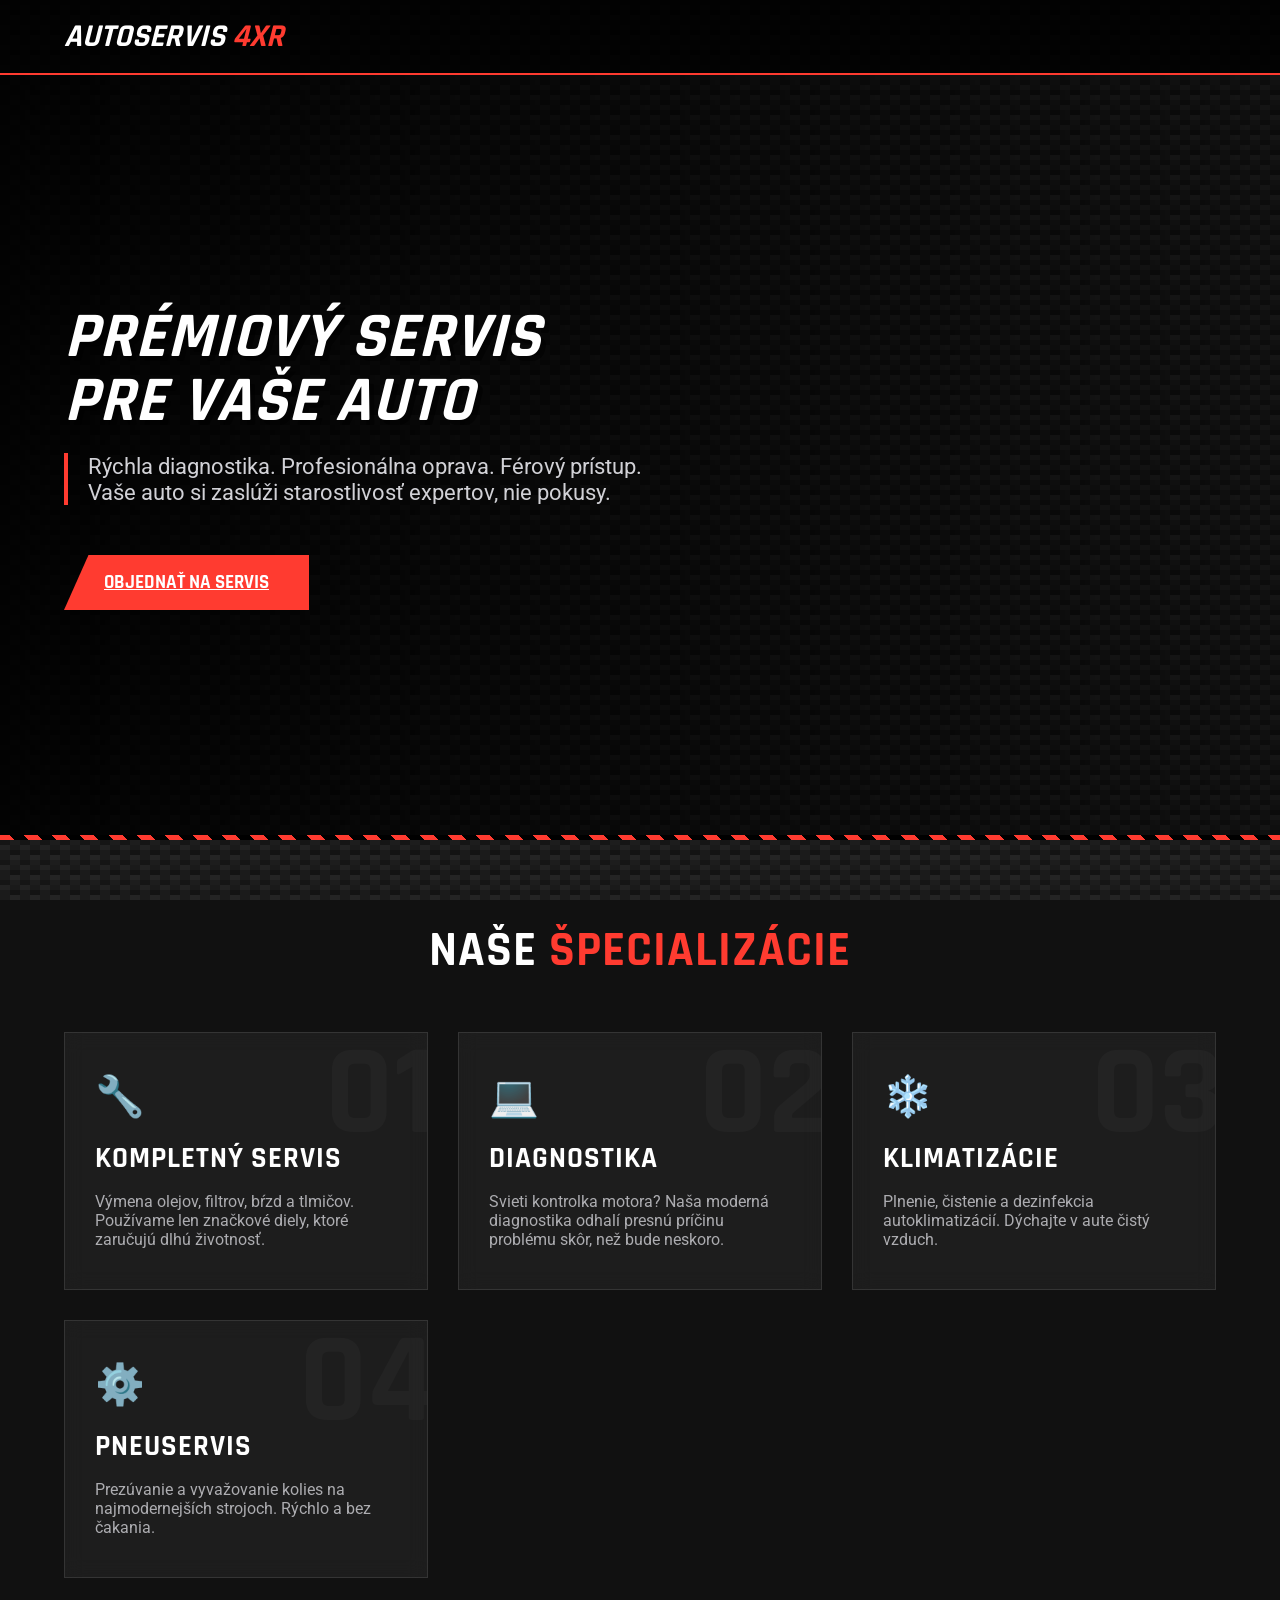
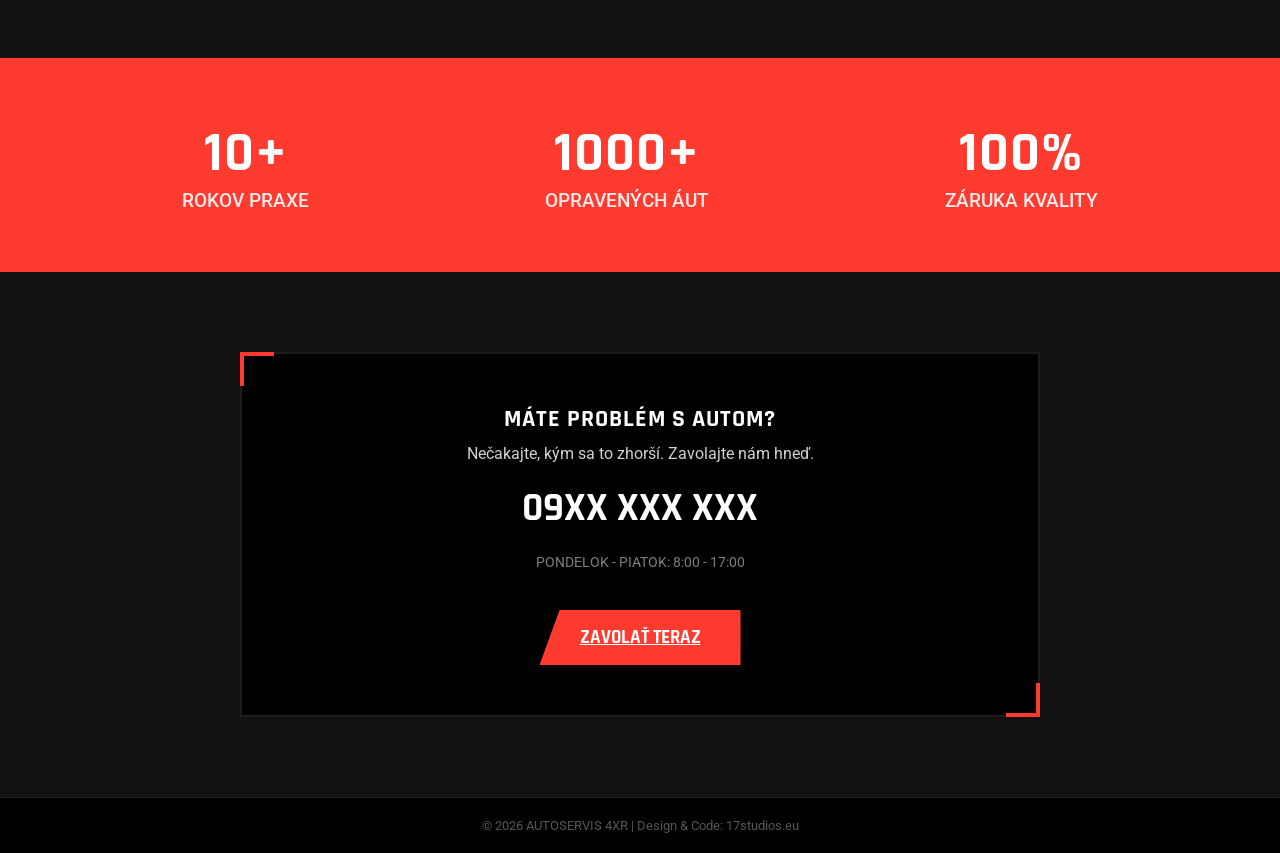
==== 17STUDIOS.EU/4xr/index.html @ 83913356 "4xr_test_web" ====
<!DOCTYPE html>
<html lang="sk">
<head>
    <meta charset="UTF-8">
    <meta name="viewport" content="width=device-width, initial-scale=1.0">
    <title>Autoservis 4xR | Profesionálny autoservis Prievidza</title>
    <link href="https://fonts.googleapis.com/css2?family=Rajdhani:wght@500;600;700&family=Roboto:wght@400;500&display=swap" rel="stylesheet">
    
    <style>
        /* --- GARAGE SETTINGS --- */
        :root {
            --racing-red: #ff3b30; /* Agresívna červená */
            --dark-metal: #111111; /* Čierna */
            --carbon-grey: #1c1c1e; /* Tmavá šedá */
            --steel-silver: #d1d1d6; /* Strieborná pre text */
            --white: #ffffff;
        }

        * {
            margin: 0;
            padding: 0;
            box-sizing: border-box;
        }

        html { scroll-behavior: smooth; }

        body {
            font-family: 'Roboto', sans-serif;
            background-color: var(--dark-metal);
            color: var(--steel-silver);
            overflow-x: hidden;
        }

        /* --- "CARBON FIBER" POZADIE --- */
        body::before {
            content: "";
            position: fixed;
            top: 0; left: 0; width: 100%; height: 100%;
            background: 
                linear-gradient(27deg, #151515 5px, transparent 5px) 0 5px,
                linear-gradient(207deg, #151515 5px, transparent 5px) 10px 0px,
                linear-gradient(27deg, #222 5px, transparent 5px) 0px 10px,
                linear-gradient(207deg, #222 5px, transparent 5px) 10px 5px,
                linear-gradient(90deg, #1b1b1b 10px, transparent 10px),
                linear-gradient(#1d1d1d 25%, #1a1a1a 25%, #1a1a1a 50%, transparent 50%, transparent 75%, #242424 75%, #242424);
            background-color: #131313;
            background-size: 20px 20px;
            z-index: -1;
            opacity: 1;
        }

        h1, h2, h3 {
            font-family: 'Rajdhani', sans-serif;
            text-transform: uppercase;
            font-weight: 700;
            letter-spacing: 1px;
            color: var(--white);
        }

        .container {
            width: 90%;
            max-width: 1200px;
            margin: 0 auto;
        }

        /* --- TLAČIDLÁ (S GLOW EFEKTOM) --- */
        .btn {
            display: inline-block;
            padding: 15px 40px;
            background-color: var(--racing-red);
            color: var(--white);
            font-family: 'Rajdhani', sans-serif;
            font-weight: 700;
            font-size: 1.2rem;
            text-transform: uppercase;
            border: none;
            clip-path: polygon(10% 0, 100% 0, 100% 100%, 0% 100%); /* Skosený tvar */
            transition: all 0.3s ease;
            cursor: pointer;
            box-shadow: 0 0 20px rgba(255, 59, 48, 0.4); /* Červená žiara */
            margin-top: 20px;
        }

        .btn:hover {
            background-color: #ff1f12;
            box-shadow: 0 0 30px rgba(255, 59, 48, 0.8);
            transform: scale(1.05);
        }

        /* --- NAVIGÁCIA --- */
        header {
            background: rgba(0, 0, 0, 0.9);
            border-bottom: 2px solid var(--racing-red);
            padding: 1rem 0;
            position: sticky;
            top: 0;
            z-index: 100;
        }

        header .container {
            display: flex;
            justify-content: space-between;
            align-items: center;
        }

        .logo {
            font-size: 2rem;
            font-family: 'Rajdhani', sans-serif;
            font-weight: 900;
            font-style: italic;
            color: var(--white);
        }

        .logo span { color: var(--racing-red); }

        /* --- HERO SEKCIA --- */
        #hero {
            height: 85vh;
            background: linear-gradient(to right, rgba(0,0,0,0.9), rgba(0,0,0,0.4)), url('https://images.unsplash.com/photo-1486262715619-01b80258e715?ixlib=rb-4.0.3&auto=format&fit=crop&w=1920&q=80');
            background-size: cover;
            background-position: center;
            display: flex;
            align-items: center;
            position: relative;
            overflow: hidden;
        }

        /* Dekoratívny pásik */
        #hero::after {
            content: '';
            position: absolute;
            bottom: 0;
            left: 0;
            width: 100%;
            height: 5px;
            background: repeating-linear-gradient(
                45deg,
                var(--racing-red),
                var(--racing-red) 10px,
                #000 10px,
                #000 20px
            );
        }

        #hero h1 {
            font-size: 4rem;
            line-height: 1;
            margin-bottom: 20px;
            text-shadow: 5px 5px 0px rgba(0,0,0,0.5);
            font-style: italic;
        }

        #hero p {
            font-size: 1.4rem;
            max-width: 600px;
            margin-bottom: 30px;
            border-left: 4px solid var(--racing-red);
            padding-left: 20px;
        }

        /* --- KARTY SLUŽIEB (GLASSMORPHISM) --- */
        #sluzby {
            padding: 80px 0;
        }

        .section-title {
            font-size: 3rem;
            margin-bottom: 50px;
            text-align: center;
            position: relative;
        }
        
        .section-title span { color: var(--racing-red); }

        .services-grid {
            display: grid;
            grid-template-columns: repeat(auto-fit, minmax(300px, 1fr));
            gap: 30px;
        }

        .service-card {
            background: rgba(255, 255, 255, 0.05); /* Priehľadná */
            backdrop-filter: blur(10px);
            border: 1px solid rgba(255, 255, 255, 0.1);
            padding: 40px 30px;
            transition: all 0.3s;
            position: relative;
            overflow: hidden;
        }

        .service-card:hover {
            background: rgba(255, 255, 255, 0.1);
            transform: translateY(-10px);
            border-color: var(--racing-red);
        }

        /* Číslo v pozadí karty */
        .card-bg-num {
            position: absolute;
            top: -20px;
            right: -10px;
            font-size: 8rem;
            font-family: 'Rajdhani', sans-serif;
            font-weight: 900;
            color: rgba(255, 255, 255, 0.03);
            z-index: 0;
        }

        .service-card h3 {
            font-size: 1.8rem;
            margin-bottom: 15px;
            position: relative;
            z-index: 1;
        }

        .service-card p {
            font-size: 1rem;
            opacity: 0.8;
            position: relative;
            z-index: 1;
        }

        .icon-box {
            font-size: 2.5rem;
            color: var(--racing-red);
            margin-bottom: 20px;
            position: relative;
            z-index: 1;
        }

        /* --- PREČO MY (STATS) --- */
        #stats {
            background-color: var(--racing-red);
            padding: 60px 0;
            text-align: center;
            color: var(--white);
        }

        .stats-grid {
            display: flex;
            justify-content: space-around;
            flex-wrap: wrap;
        }

        .stat-item h3 {
            font-size: 3.5rem;
            margin-bottom: 0;
        }
        .stat-item p {
            font-size: 1.2rem;
            font-weight: 500;
            opacity: 0.9;
        }

        /* --- KONTAKT --- */
        #kontakt {
            padding: 80px 0;
            text-align: center;
        }

        .contact-box {
            background: #000;
            border: 2px solid var(--carbon-grey);
            padding: 50px;
            display: inline-block;
            width: 100%;
            max-width: 800px;
            position: relative;
        }
        
        /* Rohy ako zameriavač */
        .contact-box::before { content: ''; position: absolute; top: -2px; left: -2px; width: 30px; height: 30px; border-top: 4px solid var(--racing-red); border-left: 4px solid var(--racing-red); }
        .contact-box::after { content: ''; position: absolute; bottom: -2px; right: -2px; width: 30px; height: 30px; border-bottom: 4px solid var(--racing-red); border-right: 4px solid var(--racing-red); }

        .phone-number {
            font-size: 2.5rem;
            font-weight: 900;
            color: var(--white);
            font-family: 'Rajdhani', sans-serif;
            display: block;
            margin: 20px 0;
            text-decoration: none;
        }
        
        .phone-number:hover { color: var(--racing-red); }

        footer {
            background: #000;
            padding: 20px;
            text-align: center;
            font-size: 0.8rem;
            color: #555;
            border-top: 1px solid #222;
        }

        /* --- RESPONSIVE --- */
        @media (max-width: 768px) {
            #hero h1 { font-size: 2.5rem; }
            #hero { height: 90vh; } /* Na mobile dlhšie, aby sa zmestil obsah */
            .stats-grid { flex-direction: column; gap: 30px; }
            .logo { font-size: 1.5rem; }
        }
    </style>
</head>
<body>

    <header>
        <div class="container">
            <div class="logo">AUTOSERVIS <span>4XR</span></div>
        </div>
    </header>

    <section id="hero">
        <div class="container">
            <h1>PRÉMIOVÝ SERVIS<br>PRE VAŠE AUTO</h1>
            <p>Rýchla diagnostika. Profesionálna oprava. Férový prístup. Vaše auto si zaslúži starostlivosť expertov, nie pokusy.</p>
            <a href="#kontakt" class="btn">OBJEDNAŤ NA SERVIS</a>
        </div>
    </section>

    <section id="sluzby">
        <div class="container">
            <h2 class="section-title">NAŠE <span>ŠPECIALIZÁCIE</span></h2>
            <div class="services-grid">
                <div class="service-card">
                    <div class="card-bg-num">01</div>
                    <div class="icon-box">🔧</div>
                    <h3>KOMPLETNÝ SERVIS</h3>
                    <p>Výmena olejov, filtrov, bŕzd a tlmičov. Používame len značkové diely, ktoré zaručujú dlhú životnosť.</p>
                </div>
                <div class="service-card">
                    <div class="card-bg-num">02</div>
                    <div class="icon-box">💻</div>
                    <h3>DIAGNOSTIKA</h3>
                    <p>Svieti kontrolka motora? Naša moderná diagnostika odhalí presnú príčinu problému skôr, než bude neskoro.</p>
                </div>
                <div class="service-card">
                    <div class="card-bg-num">03</div>
                    <div class="icon-box">❄️</div>
                    <h3>KLIMATIZÁCIE</h3>
                    <p>Plnenie, čistenie a dezinfekcia autoklimatizácií. Dýchajte v aute čistý vzduch.</p>
                </div>
                <div class="service-card">
                    <div class="card-bg-num">04</div>
                    <div class="icon-box">⚙️</div>
                    <h3>PNEUSERVIS</h3>
                    <p>Prezúvanie a vyvažovanie kolies na najmodernejších strojoch. Rýchlo a bez čakania.</p>
                </div>
            </div>
        </div>
    </section>

    <section id="stats">
        <div class="container stats-grid">
            <div class="stat-item">
                <h3>10+</h3>
                <p>ROKOV PRAXE</p>
            </div>
            <div class="stat-item">
                <h3>1000+</h3>
                <p>OPRAVENÝCH ÁUT</p>
            </div>
            <div class="stat-item">
                <h3>100%</h3>
                <p>ZÁRUKA KVALITY</p>
            </div>
        </div>
    </section>

    <section id="kontakt">
        <div class="container">
            <div class="contact-box">
                <h2 style="margin-bottom: 10px;">MÁTE PROBLÉM S AUTOM?</h2>
                <p>Nečakajte, kým sa to zhorší. Zavolajte nám hneď.</p>
                <a href="tel:0900000000" class="phone-number">09XX XXX XXX</a>
                <p style="opacity: 0.6; font-size: 0.9rem;">PONDELOK - PIATOK: 8:00 - 17:00</p>
                <br>
                <a href="tel:0900000000" class="btn">ZAVOLAŤ TERAZ</a>
            </div>
        </div>
    </section>

    <footer>
        <p>© 2026 AUTOSERVIS 4XR | Design & Code: 17studios.eu</p>
    </footer>

</body>
</html>
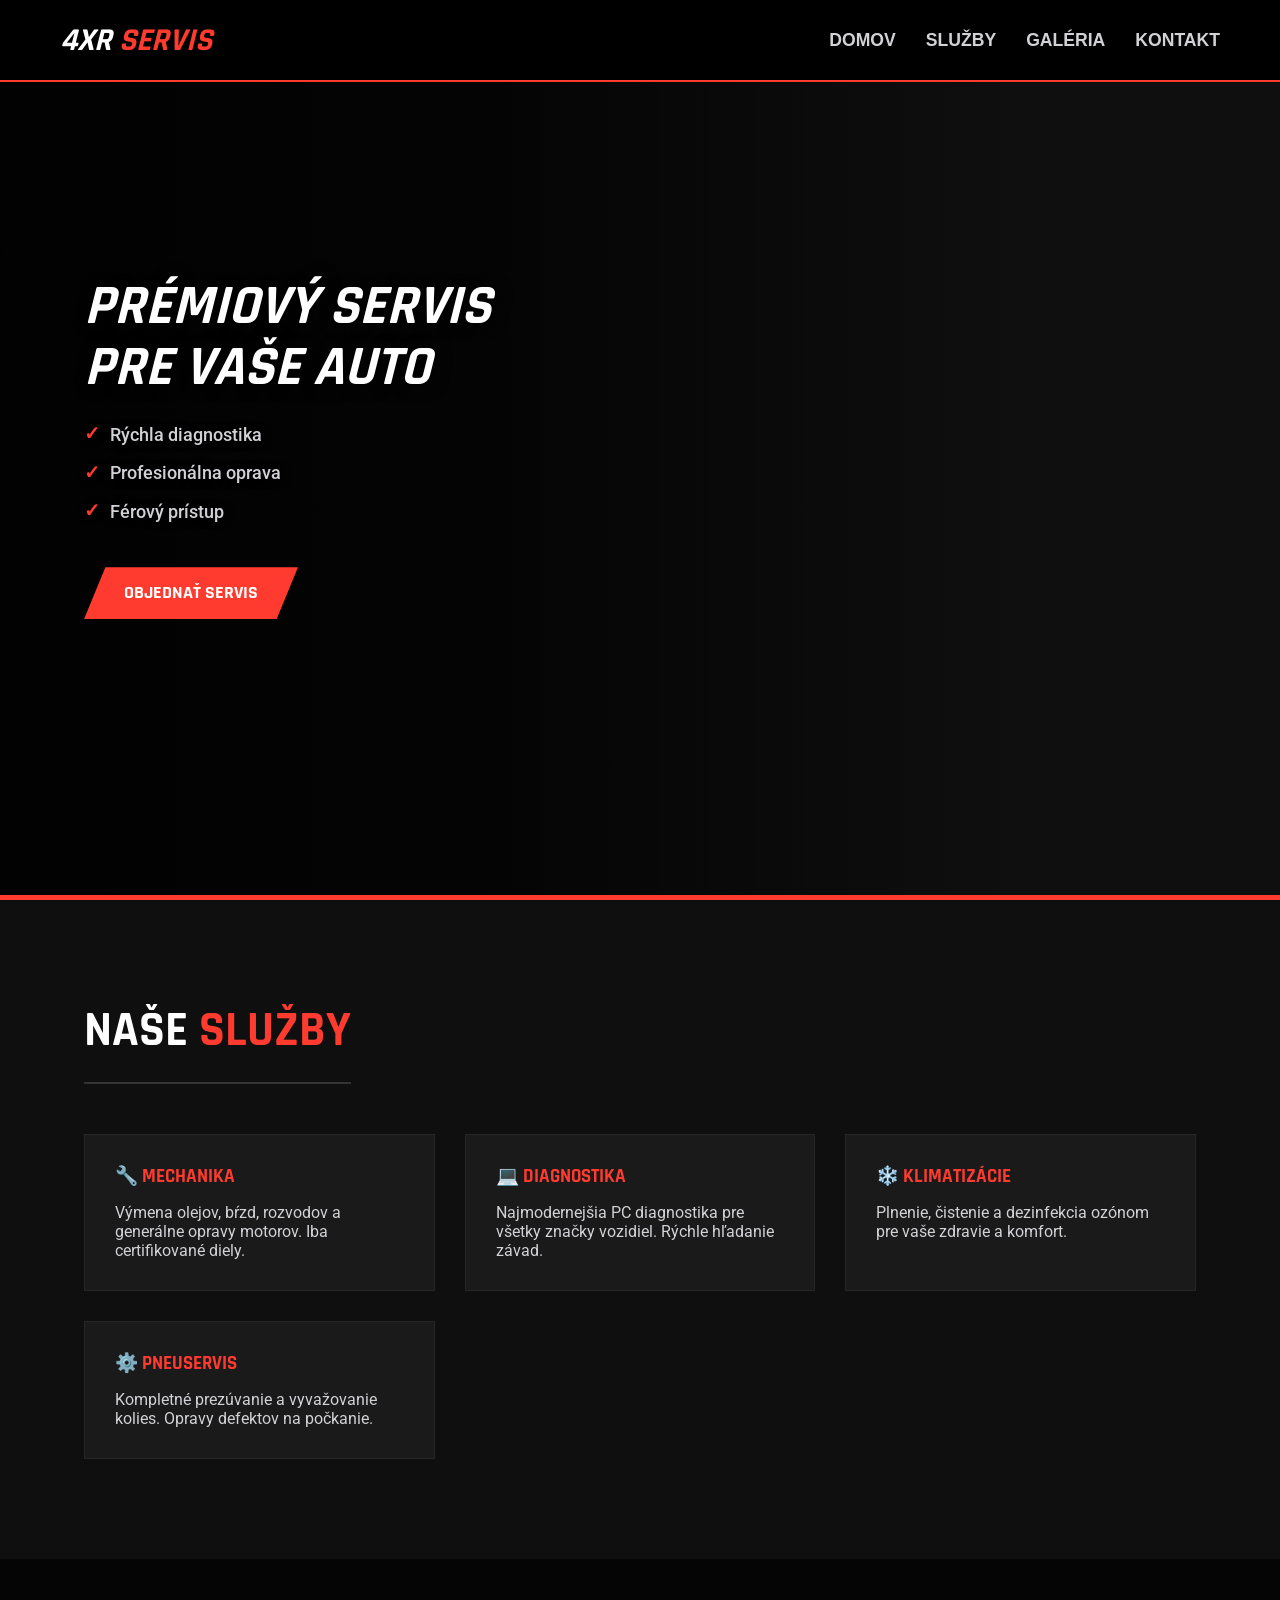
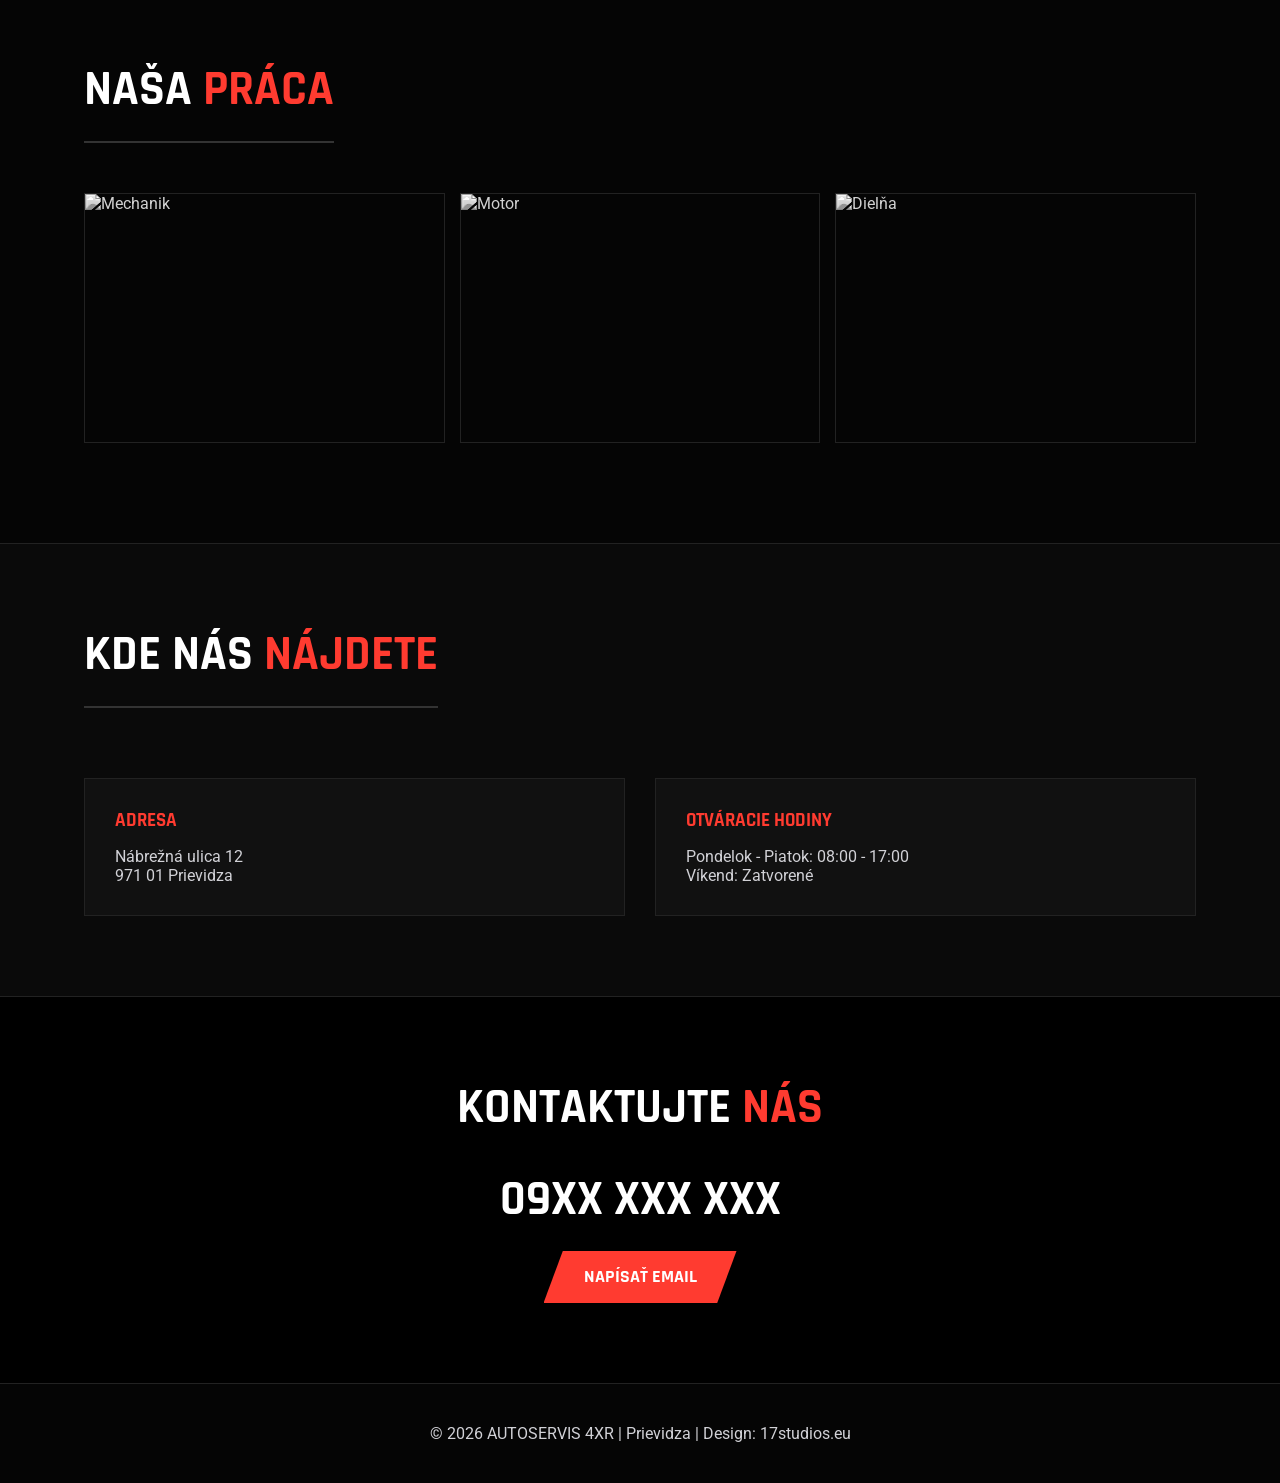
==== commit 1f96d958: "4xr_test" ====
--- a/17STUDIOS.EU/4xr/index.html
+++ b/17STUDIOS.EU/4xr/index.html
@@ -3,386 +3,421 @@
 <head>
     <meta charset="UTF-8">
     <meta name="viewport" content="width=device-width, initial-scale=1.0">
-    <title>Autoservis 4xR | Profesionálny autoservis Prievidza</title>
+    <title>Autoservis 4xR | Profesionálny servis Prievidza</title>
     <link href="https://fonts.googleapis.com/css2?family=Rajdhani:wght@500;600;700&family=Roboto:wght@400;500&display=swap" rel="stylesheet">
     
     <style>
-        /* --- GARAGE SETTINGS --- */
+        /* --- NASTAVENIA --- */
         :root {
-            --racing-red: #ff3b30; /* Agresívna červená */
-            --dark-metal: #111111; /* Čierna */
-            --carbon-grey: #1c1c1e; /* Tmavá šedá */
-            --steel-silver: #d1d1d6; /* Strieborná pre text */
+            --racing-red: #ff3b30;
+            --dark-metal: #0f0f0f;
+            --card-bg: #1a1a1a;
+            --header-bg: rgba(0, 0, 0, 0.95);
+            --text-grey: #d1d1d6;
             --white: #ffffff;
         }
 
-        * {
-            margin: 0;
-            padding: 0;
-            box-sizing: border-box;
-        }
-
+        * { margin: 0; padding: 0; box-sizing: border-box; }
+        
         html { scroll-behavior: smooth; }
 
         body {
             font-family: 'Roboto', sans-serif;
             background-color: var(--dark-metal);
-            color: var(--steel-silver);
+            color: var(--text-grey);
             overflow-x: hidden;
-        }
-
-        /* --- "CARBON FIBER" POZADIE --- */
-        body::before {
-            content: "";
-            position: fixed;
-            top: 0; left: 0; width: 100%; height: 100%;
-            background: 
-                linear-gradient(27deg, #151515 5px, transparent 5px) 0 5px,
-                linear-gradient(207deg, #151515 5px, transparent 5px) 10px 0px,
-                linear-gradient(27deg, #222 5px, transparent 5px) 0px 10px,
-                linear-gradient(207deg, #222 5px, transparent 5px) 10px 5px,
-                linear-gradient(90deg, #1b1b1b 10px, transparent 10px),
-                linear-gradient(#1d1d1d 25%, #1a1a1a 25%, #1a1a1a 50%, transparent 50%, transparent 75%, #242424 75%, #242424);
-            background-color: #131313;
-            background-size: 20px 20px;
-            z-index: -1;
-            opacity: 1;
-        }
+            width: 100%;
+        }
+
+        section { scroll-margin-top: 80px; }
 
         h1, h2, h3 {
             font-family: 'Rajdhani', sans-serif;
             text-transform: uppercase;
             font-weight: 700;
-            letter-spacing: 1px;
             color: var(--white);
         }
 
-        .container {
+        .container { width: 90%; max-width: 1200px; margin: 0 auto; padding: 0 20px; }
+
+        /* --- HEADER --- */
+        header {
+            position: fixed;
+            top: 0; left: 0; width: 100%;
+            background-color: var(--header-bg);
+            border-bottom: 2px solid var(--racing-red);
+            z-index: 1000;
+            backdrop-filter: blur(10px);
+        }
+
+        .header-content {
+            display: flex;
+            justify-content: space-between;
+            align-items: center;
+            height: 80px;
+            max-width: 1200px;
+            margin: 0 auto;
+            padding: 0 20px;
+        }
+
+        .logo { font-size: 2rem; font-family: 'Rajdhani', sans-serif; font-weight: 900; font-style: italic; color: var(--white); }
+        .logo span { color: var(--racing-red); }
+
+        .nav-links { display: flex; list-style: none; gap: 30px; }
+        .nav-links li a {
+            color: var(--text-grey); text-decoration: none;
+            font-family: 'Rajdhani', sans-serif; font-size: 1.1rem; font-weight: 600;
+            text-transform: uppercase; transition: 0.3s;
+        }
+        .nav-links li a:hover { color: var(--white); }
+
+        /* --- HERO SEKCIA --- */
+        #hero {
+            height: 100vh;
+            display: flex;
+            align-items: center;
+            position: relative;
+            background: linear-gradient(90deg, 
+                        rgba(0,0,0,0.9) 0%,
+                        rgba(0,0,0,0.7) 40%,
+                        rgba(0,0,0,0) 80%),
+                        url('https://images.unsplash.com/photo-1492144534655-ae79c964c9d7?auto=format&fit=crop&w=1920&q=80');
+            background-size: cover;
+            background-position: right center; 
+            border-bottom: 5px solid var(--racing-red);
+        }
+
+        .hero-content {
             width: 90%;
             max-width: 1200px;
             margin: 0 auto;
-        }
-
-        /* --- TLAČIDLÁ (S GLOW EFEKTOM) --- */
-        .btn {
-            display: inline-block;
-            padding: 15px 40px;
-            background-color: var(--racing-red);
-            color: var(--white);
-            font-family: 'Rajdhani', sans-serif;
-            font-weight: 700;
-            font-size: 1.2rem;
-            text-transform: uppercase;
-            border: none;
-            clip-path: polygon(10% 0, 100% 0, 100% 100%, 0% 100%); /* Skosený tvar */
-            transition: all 0.3s ease;
-            cursor: pointer;
-            box-shadow: 0 0 20px rgba(255, 59, 48, 0.4); /* Červená žiara */
-            margin-top: 20px;
-        }
-
-        .btn:hover {
-            background-color: #ff1f12;
-            box-shadow: 0 0 30px rgba(255, 59, 48, 0.8);
-            transform: scale(1.05);
-        }
-
-        /* --- NAVIGÁCIA --- */
-        header {
-            background: rgba(0, 0, 0, 0.9);
-            border-bottom: 2px solid var(--racing-red);
-            padding: 1rem 0;
-            position: sticky;
-            top: 0;
-            z-index: 100;
-        }
-
-        header .container {
+            padding: 0 20px;
             display: flex;
-            justify-content: space-between;
-            align-items: center;
-        }
-
-        .logo {
-            font-size: 2rem;
-            font-family: 'Rajdhani', sans-serif;
-            font-weight: 900;
-            font-style: italic;
-            color: var(--white);
-        }
-
-        .logo span { color: var(--racing-red); }
-
-        /* --- HERO SEKCIA --- */
-        #hero {
-            height: 85vh;
-            background: linear-gradient(to right, rgba(0,0,0,0.9), rgba(0,0,0,0.4)), url('https://images.unsplash.com/photo-1486262715619-01b80258e715?ixlib=rb-4.0.3&auto=format&fit=crop&w=1920&q=80');
-            background-size: cover;
-            background-position: center;
+            justify-content: flex-start;
+        }
+
+        .hero-text {
+            max-width: 450px; 
+            position: relative;
+            z-index: 2;
+        }
+
+        #hero h1 { 
+            font-size: 3.5rem; 
+            line-height: 1.1; 
+            margin-bottom: 20px; 
+            font-style: italic; 
+            text-shadow: 2px 2px 15px rgba(0,0,0,0.9); 
+        }
+
+        .hero-features {
+            list-style: none;
+            margin-bottom: 30px; 
+        }
+        
+        .hero-features li {
+            font-size: 1.15rem;
+            text-shadow: 1px 1px 10px rgba(0,0,0,0.9);
+            font-weight: 500;
+            line-height: 1.6;
+            margin-bottom: 8px;
             display: flex;
             align-items: center;
-            position: relative;
-            overflow: hidden;
-        }
-
-        /* Dekoratívny pásik */
-        #hero::after {
-            content: '';
-            position: absolute;
-            bottom: 0;
-            left: 0;
-            width: 100%;
-            height: 5px;
-            background: repeating-linear-gradient(
-                45deg,
-                var(--racing-red),
-                var(--racing-red) 10px,
-                #000 10px,
-                #000 20px
-            );
-        }
-
-        #hero h1 {
-            font-size: 4rem;
-            line-height: 1;
-            margin-bottom: 20px;
-            text-shadow: 5px 5px 0px rgba(0,0,0,0.5);
-            font-style: italic;
-        }
-
-        #hero p {
-            font-size: 1.4rem;
-            max-width: 600px;
-            margin-bottom: 30px;
-            border-left: 4px solid var(--racing-red);
-            padding-left: 20px;
-        }
-
-        /* --- KARTY SLUŽIEB (GLASSMORPHISM) --- */
-        #sluzby {
-            padding: 80px 0;
-        }
-
-        .section-title {
-            font-size: 3rem;
-            margin-bottom: 50px;
+        }
+        
+        .hero-features li::before {
+            content: '✓';
+            color: var(--racing-red);
+            font-weight: bold;
+            margin-right: 10px;
+            font-size: 1.2rem;
+        }
+
+        /* --- TLAČIDLÁ --- */
+        .btn {
+            display: inline-block; padding: 15px 40px;
+            background-color: var(--racing-red); color: var(--white);
+            font-family: 'Rajdhani', sans-serif; font-weight: 700; font-size: 1.1rem;
+            text-transform: uppercase; text-decoration: none;
+            clip-path: polygon(10% 0, 100% 0, 90% 100%, 0% 100%);
+            transition: 0.3s; margin-top: 10px;
+            box-shadow: 0 5px 15px rgba(0,0,0,0.3);
             text-align: center;
-            position: relative;
-        }
+        }
+        .btn:hover { 
+            background-color: #ff1f12; 
+            transform: translateY(-3px); 
+            box-shadow: 0 0 20px rgba(255, 59, 48, 0.6); 
+        }
+
+        /* --- SLUŽBY --- */
+        #sluzby { padding: 100px 0; }
+        .section-title { font-size: 3rem; margin-bottom: 50px; text-align: left; border-bottom: 2px solid #333; padding-bottom: 20px; display: inline-block; }
+        .section-title span { color: var(--racing-red); }
+        .services-grid { display: grid; grid-template-columns: repeat(auto-fit, minmax(280px, 1fr)); gap: 30px; }
+        .service-card { background: var(--card-bg); border: 1px solid rgba(255,255,255,0.05); padding: 30px; transition: 0.3s; }
+        .service-card:hover { transform: translateY(-10px); border-color: var(--racing-red); }
+        .service-card h3 { margin-bottom: 15px; color: var(--racing-red); }
+
+        /* --- GALÉRIA --- */
+        #galeria { padding: 100px 0; background: #050505; }
+        .gallery-grid { display: grid; grid-template-columns: repeat(auto-fit, minmax(280px, 1fr)); gap: 15px; }
+        .gallery-item { height: 250px; overflow: hidden; border: 1px solid #222; }
+        .gallery-item img { width: 100%; height: 100%; object-fit: cover; filter: grayscale(100%); transition: 0.5s; }
+        .gallery-item:hover img { filter: grayscale(0%); transform: scale(1.1); }
+
+        /* --- LOKÁCIA --- */
+        #lokacia { padding: 80px 0; background: #0a0a0a; border-top: 1px solid #222; }
+        .location-grid { 
+            display: grid; 
+            grid-template-columns: repeat(auto-fit, minmax(300px, 1fr)); 
+            gap: 30px; 
+            margin-top: 20px;
+        }
+        .info-card { padding: 30px; border: 1px solid #222; background: #111; text-align: left; }
+        .info-card h3 { color: var(--racing-red); margin-bottom: 15px; }
+
+        /* --- KONTAKT --- */
+        #kontakt { padding: 80px 0; background: #000; text-align: center; border-top: 1px solid #222; }
+        .contact-stack { display: flex; flex-direction: column; align-items: center; gap: 10px; margin-top: 30px; }
         
-        .section-title span { color: var(--racing-red); }
-
-        .services-grid {
-            display: grid;
-            grid-template-columns: repeat(auto-fit, minmax(300px, 1fr));
-            gap: 30px;
-        }
-
-        .service-card {
-            background: rgba(255, 255, 255, 0.05); /* Priehľadná */
-            backdrop-filter: blur(10px);
-            border: 1px solid rgba(255, 255, 255, 0.1);
-            padding: 40px 30px;
-            transition: all 0.3s;
-            position: relative;
-            overflow: hidden;
-        }
-
-        .service-card:hover {
-            background: rgba(255, 255, 255, 0.1);
-            transform: translateY(-10px);
-            border-color: var(--racing-red);
-        }
-
-        /* Číslo v pozadí karty */
-        .card-bg-num {
-            position: absolute;
-            top: -20px;
-            right: -10px;
-            font-size: 8rem;
-            font-family: 'Rajdhani', sans-serif;
-            font-weight: 900;
-            color: rgba(255, 255, 255, 0.03);
-            z-index: 0;
-        }
-
-        .service-card h3 {
-            font-size: 1.8rem;
-            margin-bottom: 15px;
-            position: relative;
-            z-index: 1;
-        }
-
-        .service-card p {
-            font-size: 1rem;
-            opacity: 0.8;
-            position: relative;
-            z-index: 1;
-        }
-
-        .icon-box {
-            font-size: 2.5rem;
-            color: var(--racing-red);
-            margin-bottom: 20px;
-            position: relative;
-            z-index: 1;
-        }
-
-        /* --- PREČO MY (STATS) --- */
-        #stats {
-            background-color: var(--racing-red);
-            padding: 60px 0;
-            text-align: center;
-            color: var(--white);
-        }
-
-        .stats-grid {
-            display: flex;
-            justify-content: space-around;
-            flex-wrap: wrap;
-        }
-
-        .stat-item h3 {
-            font-size: 3.5rem;
-            margin-bottom: 0;
-        }
-        .stat-item p {
-            font-size: 1.2rem;
-            font-weight: 500;
-            opacity: 0.9;
-        }
-
-        /* --- KONTAKT --- */
-        #kontakt {
-            padding: 80px 0;
-            text-align: center;
-        }
-
-        .contact-box {
-            background: #000;
-            border: 2px solid var(--carbon-grey);
-            padding: 50px;
-            display: inline-block;
-            width: 100%;
-            max-width: 800px;
-            position: relative;
-        }
+        .phone-big { 
+            font-size: 3rem; color: white; text-decoration: none; 
+            font-weight: 900; font-family: 'Rajdhani'; 
+            transition: 0.3s;
+        }
+        .phone-big:hover { color: var(--racing-red); }
         
-        /* Rohy ako zameriavač */
-        .contact-box::before { content: ''; position: absolute; top: -2px; left: -2px; width: 30px; height: 30px; border-top: 4px solid var(--racing-red); border-left: 4px solid var(--racing-red); }
-        .contact-box::after { content: ''; position: absolute; bottom: -2px; right: -2px; width: 30px; height: 30px; border-bottom: 4px solid var(--racing-red); border-right: 4px solid var(--racing-red); }
-
-        .phone-number {
-            font-size: 2.5rem;
-            font-weight: 900;
-            color: var(--white);
-            font-family: 'Rajdhani', sans-serif;
-            display: block;
-            margin: 20px 0;
-            text-decoration: none;
-        }
-        
-        .phone-number:hover { color: var(--racing-red); }
-
-        footer {
-            background: #000;
-            padding: 20px;
-            text-align: center;
-            font-size: 0.8rem;
-            color: #555;
-            border-top: 1px solid #222;
-        }
-
-        /* --- RESPONSIVE --- */
-        @media (max-width: 768px) {
-            #hero h1 { font-size: 2.5rem; }
-            #hero { height: 90vh; } /* Na mobile dlhšie, aby sa zmestil obsah */
-            .stats-grid { flex-direction: column; gap: 30px; }
-            .logo { font-size: 1.5rem; }
+        footer { background: #050505; padding: 40px; text-align: center; border-top: 1px solid #222; }
+
+        /* --- MOBILNÉ MENU & RESPONZIVITA --- */
+        .nav-toggle { display: none; }
+        .hamburger { display: none; cursor: pointer; flex-direction: column; gap: 5px; z-index: 1002; }
+        .bar { width: 30px; height: 3px; background-color: var(--white); transition: 0.2s; }
+
+        @media (max-width: 900px) {
+            .hamburger { display: flex; }
+            .nav-links {
+                position: absolute; top: 80px; left: 0; width: 100%;
+                background-color: #000; flex-direction: column; gap: 0;
+                max-height: 0; overflow: hidden; 
+                transition: max-height 0.2s ease-in-out; 
+                border-bottom: 2px solid var(--racing-red);
+            }
+            .nav-links li { width: 100%; text-align: center; }
+            .nav-links li a { display: block; padding: 20px; border-bottom: 1px solid #111; }
+            .nav-toggle:checked ~ .header-content .nav-links { max-height: 500px; }
+            
+            .nav-toggle:checked ~ .header-content .hamburger .bar:nth-child(1) { transform: rotate(-45deg) translate(-5px, 6px); background: var(--racing-red); }
+            .nav-toggle:checked ~ .header-content .hamburger .bar:nth-child(2) { opacity: 0; }
+            .nav-toggle:checked ~ .header-content .hamburger .bar:nth-child(3) { transform: rotate(45deg) translate(-5px, -6px); background: var(--racing-red); }
+
+            /* --- HERO FIX: Vyvážený odstup --- */
+            #hero { 
+                height: auto; 
+                min-height: 600px; 
+                background-position: center; 
+                align-items: flex-end; 
+                padding-bottom: 80px; 
+                padding-top: 100px;
+                margin-bottom: 20px; 
+            }
+
+            #hero::before {
+                content: '';
+                position: absolute;
+                top: 0; left: 0; width: 100%; height: 100%;
+                background: linear-gradient(to top, #0f0f0f 20%, rgba(15,15,15,0.6) 60%, rgba(15,15,15,0.1) 100%);
+                z-index: 1;
+            }
+            
+            .hero-content {
+                justify-content: center;
+                text-align: center;
+            }
+
+            .hero-text { max-width: 100%; margin: 0; }
+
+            #hero h1 { 
+                font-size: 2.5rem;
+                margin-bottom: 15px;
+                text-shadow: 0 2px 10px rgba(0,0,0,0.8);
+            }
+
+            .hero-features {
+                display: flex;
+                flex-direction: column;
+                align-items: center;
+                gap: 5px;
+                margin-bottom: 30px;
+                border-left: none;
+                padding-left: 0;
+            }
+
+            .hero-features li {
+                font-size: 1.1rem;
+                opacity: 0.9;
+            }
+
+            .btn {
+                width: 100%;
+                font-size: 1.2rem;
+                padding: 18px 0;
+            }
+
+            .location-grid {
+                display: flex;
+                flex-direction: column;
+                gap: 20px;
+            }
+            
+            /* Čas na nový riadok iba na mobile */
+            .mobile-time-break {
+                display: block;
+                margin-top: 5px;
+            }
+            
+            .phone-big { font-size: 2.2rem; }
         }
     </style>
 </head>
 <body>
 
     <header>
-        <div class="container">
-            <div class="logo">AUTOSERVIS <span>4XR</span></div>
+        <input type="checkbox" id="nav-toggle" class="nav-toggle">
+        <div class="header-content">
+            <div class="logo">4XR <span>SERVIS</span></div>
+            <label for="nav-toggle" class="hamburger">
+                <div class="bar"></div><div class="bar"></div><div class="bar"></div>
+            </label>
+            <ul class="nav-links">
+                <li><a href="#hero">Domov</a></li>
+                <li><a href="#sluzby">Služby</a></li>
+                <li><a href="#galeria">Galéria</a></li>
+                <li><a href="#kontakt">Kontakt</a></li>
+            </ul>
         </div>
     </header>
 
-    <section id="hero">
-        <div class="container">
-            <h1>PRÉMIOVÝ SERVIS<br>PRE VAŠE AUTO</h1>
-            <p>Rýchla diagnostika. Profesionálna oprava. Férový prístup. Vaše auto si zaslúži starostlivosť expertov, nie pokusy.</p>
-            <a href="#kontakt" class="btn">OBJEDNAŤ NA SERVIS</a>
-        </div>
-    </section>
-
-    <section id="sluzby">
-        <div class="container">
-            <h2 class="section-title">NAŠE <span>ŠPECIALIZÁCIE</span></h2>
-            <div class="services-grid">
-                <div class="service-card">
-                    <div class="card-bg-num">01</div>
-                    <div class="icon-box">🔧</div>
-                    <h3>KOMPLETNÝ SERVIS</h3>
-                    <p>Výmena olejov, filtrov, bŕzd a tlmičov. Používame len značkové diely, ktoré zaručujú dlhú životnosť.</p>
-                </div>
-                <div class="service-card">
-                    <div class="card-bg-num">02</div>
-                    <div class="icon-box">💻</div>
-                    <h3>DIAGNOSTIKA</h3>
-                    <p>Svieti kontrolka motora? Naša moderná diagnostika odhalí presnú príčinu problému skôr, než bude neskoro.</p>
-                </div>
-                <div class="service-card">
-                    <div class="card-bg-num">03</div>
-                    <div class="icon-box">❄️</div>
-                    <h3>KLIMATIZÁCIE</h3>
-                    <p>Plnenie, čistenie a dezinfekcia autoklimatizácií. Dýchajte v aute čistý vzduch.</p>
-                </div>
-                <div class="service-card">
-                    <div class="card-bg-num">04</div>
-                    <div class="icon-box">⚙️</div>
-                    <h3>PNEUSERVIS</h3>
-                    <p>Prezúvanie a vyvažovanie kolies na najmodernejších strojoch. Rýchlo a bez čakania.</p>
+    <main>
+        <section id="hero">
+            <div class="hero-content">
+                <div class="hero-text">
+                    <h1>PRÉMIOVÝ SERVIS<br>PRE VAŠE AUTO</h1>
+                    
+                    <ul class="hero-features">
+                        <li>Rýchla diagnostika</li>
+                        <li>Profesionálna oprava</li>
+                        <li>Férový prístup</li>
+                    </ul>
+
+                    <a href="#kontakt" class="btn">OBJEDNAŤ SERVIS</a>
                 </div>
             </div>
+        </section>
+
+        <section id="sluzby">
+            <div class="container">
+                <h2 class="section-title">NAŠE <span>SLUŽBY</span></h2>
+                <div class="services-grid">
+                    <div class="service-card">
+                        <h3>🔧 Mechanika</h3>
+                        <p>Výmena olejov, bŕzd, rozvodov a generálne opravy motorov. Iba certifikované diely.</p>
+                    </div>
+                    <div class="service-card">
+                        <h3>💻 Diagnostika</h3>
+                        <p>Najmodernejšia PC diagnostika pre všetky značky vozidiel. Rýchle hľadanie závad.</p>
+                    </div>
+                    <div class="service-card">
+                        <h3>❄️ Klimatizácie</h3>
+                        <p>Plnenie, čistenie a dezinfekcia ozónom pre vaše zdravie a komfort.</p>
+                    </div>
+                    <div class="service-card">
+                        <h3>⚙️ Pneuservis</h3>
+                        <p>Kompletné prezúvanie a vyvažovanie kolies. Opravy defektov na počkanie.</p>
+                    </div>
+                </div>
+            </div>
+        </section>
+
+        <section id="galeria">
+            <div class="container">
+                <h2 class="section-title">NAŠA <span>PRÁCA</span></h2>
+                <div class="gallery-grid">
+                    <div class="gallery-item"><img src="https://images.unsplash.com/photo-1487754180451-c456f719a1fc?auto=format&fit=crop&w=800&q=80" alt="Mechanik"></div>
+                    <div class="gallery-item"><img src="https://images.unsplash.com/photo-1498887960847-2a5e46312788?auto=format&fit=crop&w=800&q=80" alt="Motor"></div>
+                    <div class="gallery-item"><img src="https://images.unsplash.com/photo-1552519507-da3b142c6e3d?auto=format&fit=crop&w=800&q=80" alt="Dielňa"></div>
+                </div>
+            </div>
+        </section>
+
+        <section id="lokacia">
+            <div class="container">
+                <h2 class="section-title">KDE NÁS <span>NÁJDETE</span></h2>
+                <div class="location-grid">
+                    <div class="info-card">
+                        <h3>ADRESA</h3>
+                        <p>Nábrežná ulica 12<br>971 01 Prievidza</p>
+                    </div>
+                    <div class="info-card">
+                        <h3>OTVÁRACIE HODINY</h3>
+                        <p>Pondelok - Piatok: <span class="mobile-time-break">08:00 - 17:00</span><br>Víkend: Zatvorené</p>
+                    </div>
+                </div>
+            </div>
+        </section>
+
+        <section id="kontakt">
+            <div class="container">
+                <h2 class="section-title" style="border: none; padding: 0; text-align: center; display: block; margin-bottom: 20px;">KONTAKTUJTE <span>NÁS</span></h2>
+                
+                <div class="contact-stack">
+                    <a href="tel:0900000000" class="phone-big">09XX XXX XXX</a>
+                    <a href="mailto:info@4xr.sk" class="btn">NAPÍSAŤ EMAIL</a>
+                </div>
+            </div>
+        </section>
+
+    </main>
+
+    <footer>
+        <div class="container">
+            <p>© 2026 AUTOSERVIS 4XR | Prievidza | Design: 17studios.eu</p>
         </div>
-    </section>
-
-    <section id="stats">
-        <div class="container stats-grid">
-            <div class="stat-item">
-                <h3>10+</h3>
-                <p>ROKOV PRAXE</p>
-            </div>
-            <div class="stat-item">
-                <h3>1000+</h3>
-                <p>OPRAVENÝCH ÁUT</p>
-            </div>
-            <div class="stat-item">
-                <h3>100%</h3>
-                <p>ZÁRUKA KVALITY</p>
-            </div>
-        </div>
-    </section>
-
-    <section id="kontakt">
-        <div class="container">
-            <div class="contact-box">
-                <h2 style="margin-bottom: 10px;">MÁTE PROBLÉM S AUTOM?</h2>
-                <p>Nečakajte, kým sa to zhorší. Zavolajte nám hneď.</p>
-                <a href="tel:0900000000" class="phone-number">09XX XXX XXX</a>
-                <p style="opacity: 0.6; font-size: 0.9rem;">PONDELOK - PIATOK: 8:00 - 17:00</p>
-                <br>
-                <a href="tel:0900000000" class="btn">ZAVOLAŤ TERAZ</a>
-            </div>
-        </div>
-    </section>
-
-    <footer>
-        <p>© 2026 AUTOSERVIS 4XR | Design & Code: 17studios.eu</p>
     </footer>
+
+    <script>
+        document.addEventListener('DOMContentLoaded', () => {
+            const navLinks = document.querySelector('.nav-links');
+            const navItems = document.querySelectorAll('.nav-links a');
+            const navToggle = document.getElementById('nav-toggle');
+            const hamburger = document.querySelector('.hamburger');
+
+            function closeMenu() {
+                if (navToggle.checked) {
+                    navToggle.checked = false;
+                }
+            }
+
+            navItems.forEach(link => {
+                link.addEventListener('click', closeMenu);
+            });
+
+            document.addEventListener('click', (event) => {
+                const isClickInsideMenu = navLinks.contains(event.target);
+                const isClickOnHamburger = hamburger.contains(event.target);
+                const isClickOnToggle = event.target === navToggle;
+
+                if (navToggle.checked && !isClickInsideMenu && !isClickOnHamburger && !isClickOnToggle) {
+                    closeMenu();
+                }
+            });
+
+            window.addEventListener('scroll', () => {
+                closeMenu();
+            });
+        });
+    </script>
 
 </body>
 </html>
